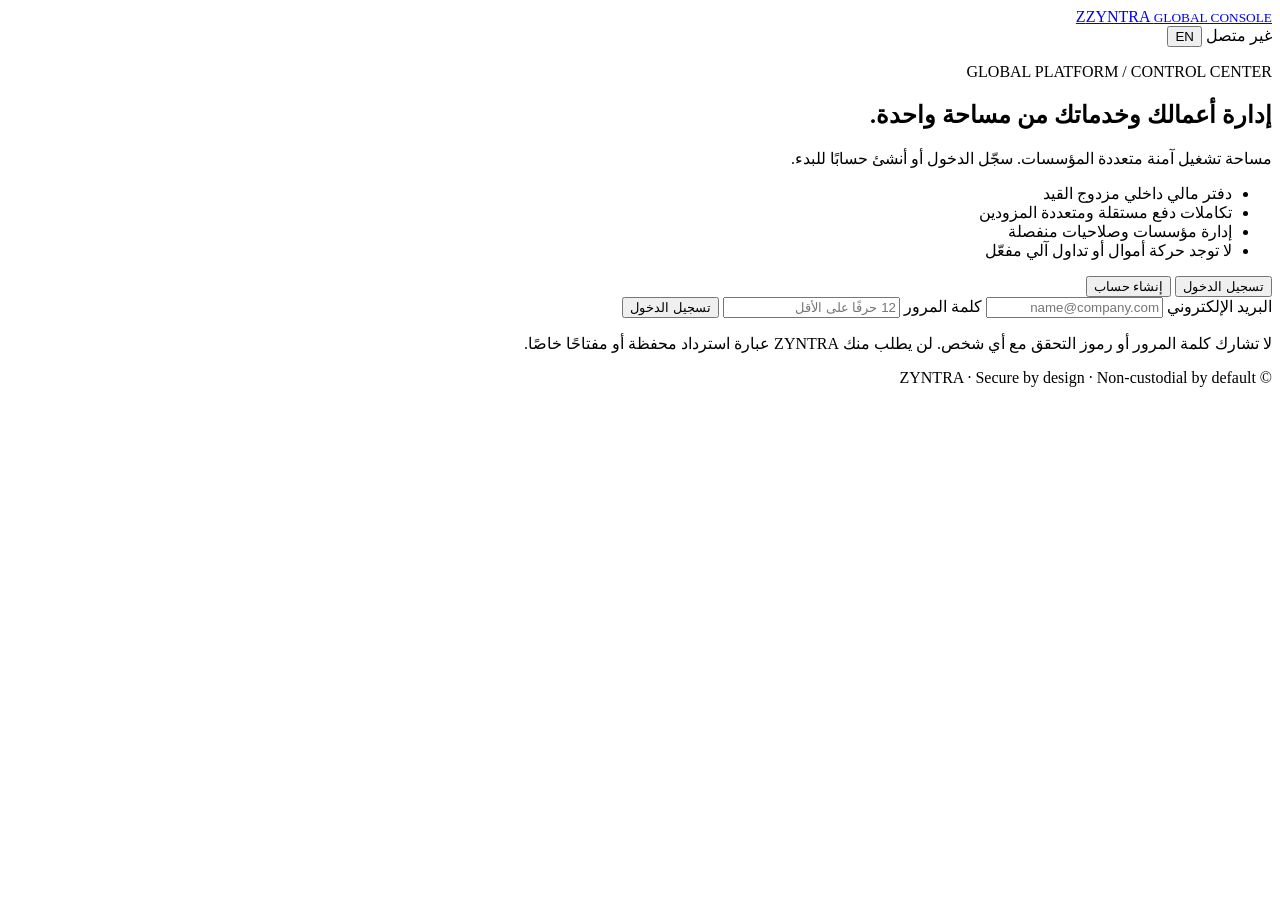
==== console/index.html @ d39c58be "feat: add secure ZYNTRA console shell" ====
<!doctype html>
<html lang="ar" dir="rtl">
<head>
<meta charset="utf-8">
<meta name="viewport" content="width=device-width, initial-scale=1">
<meta name="theme-color" content="#0D3B66">
<title>ZYNTRA Console</title>
<link rel="stylesheet" href="/console/styles.css">
<script src="/console/app.js" defer></script>
</head>
<body>
<header class="topbar">
  <a class="brand" href="/"><span class="brand-mark">Z</span><span>ZYNTRA <small>GLOBAL CONSOLE</small></span></a>
  <div class="top-actions">
    <span id="connection-state" class="status-pill">غير متصل</span>
    <button id="language-toggle" class="button button-quiet" type="button">EN</button>
  </div>
</header>
<main class="shell">
  <section id="auth-panel" class="auth-layout">
    <div class="intro">
      <p class="eyebrow">GLOBAL PLATFORM / CONTROL CENTER</p>
      <h1>إدارة أعمالك وخدماتك من مساحة واحدة.</h1>
      <p class="muted">مساحة تشغيل آمنة متعددة المؤسسات. سجّل الدخول أو أنشئ حسابًا للبدء.</p>
      <ul class="principles">
        <li>دفتر مالي داخلي مزدوج القيد</li>
        <li>تكاملات دفع مستقلة ومتعددة المزودين</li>
        <li>إدارة مؤسسات وصلاحيات منفصلة</li>
        <li>لا توجد حركة أموال أو تداول آلي مفعّل</li>
      </ul>
    </div>
    <div class="panel auth-card">
      <div class="tabs">
        <button class="tab active" data-auth-mode="login" type="button">تسجيل الدخول</button>
        <button class="tab" data-auth-mode="signup" type="button">إنشاء حساب</button>
      </div>
      <form id="auth-form">
        <label for="auth-email">البريد الإلكتروني</label>
        <input id="auth-email" type="email" autocomplete="email" required maxlength="254" placeholder="name@company.com">
        <label for="auth-password">كلمة المرور</label>
        <input id="auth-password" type="password" autocomplete="current-password" required minlength="12" maxlength="128" placeholder="12 حرفًا على الأقل">
        <button id="auth-submit" class="button button-primary" type="submit">تسجيل الدخول</button>
      </form>
      <p id="auth-message" class="message" role="status" aria-live="polite"></p>
      <p class="fineprint">لا تشارك كلمة المرور أو رموز التحقق مع أي شخص. لن يطلب منك ZYNTRA عبارة استرداد محفظة أو مفتاحًا خاصًا.</p>
    </div>
  </section>

  <section id="app-panel" class="app-layout" hidden>
    <aside class="sidebar panel">
      <div class="side-heading">مساحة العمل</div>
      <label for="organization-select">المؤسسة</label>
      <select id="organization-select"></select>
      <button id="new-organization-toggle" class="button button-outline" type="button">+ إضافة مؤسسة</button>
      <div class="side-divider"></div>
      <button class="nav-item active" type="button" data-view="overview">نظرة عامة</button>
      <button class="nav-item" type="button" data-view="payments">المدفوعات</button>
      <button class="nav-item" type="button" data-view="ledger">دفتر الحسابات</button>
      <button class="nav-item" type="button" data-view="assets">الأصول والمزودون</button>
      <button class="nav-item" type="button" data-view="security">الأمن والحوكمة</button>
      <button id="signout-button" class="button button-quiet signout" type="button">تسجيل الخروج</button>
    </aside>

    <section class="workspace">
      <div class="workspace-head">
        <div><p class="eyebrow">WORKSPACE / OVERVIEW</p><h1 id="workspace-title">نظرة عامة</h1><p id="workspace-subtitle" class="muted">ملخص المؤسسة وحالة الخدمات.</p></div>
        <button id="refresh-button" class="button button-outline" type="button">تحديث البيانات</button>
      </div>

      <div id="create-org-panel" class="panel form-panel" hidden>
        <h2>إضافة مؤسسة</h2>
        <p class="muted">تُنشأ المؤسسة بحالة «قيد المراجعة». لن تُفعّل أي خدمة مالية تلقائيًا.</p>
        <form id="organization-form" class="form-grid">
          <div><label for="legal-name">الاسم القانوني</label><input id="legal-name" required minlength="2" maxlength="180"></div>
          <div><label for="display-name">الاسم الظاهر</label><input id="display-name" required minlength="2" maxlength="100"></div>
          <div><label for="organization-slug">معرّف المؤسسة (بالإنجليزية)</label><input id="organization-slug" required pattern="[a-z0-9][a-z0-9-]{2,47}" maxlength="48" placeholder="your-company"></div>
          <div class="form-action"><button class="button button-primary" type="submit">إنشاء المؤسسة</button></div>
        </form>
        <p id="organization-message" class="message" role="status" aria-live="polite"></p>
      </div>

      <div id="pending-panel" class="panel pending-panel" hidden>
        <span class="status-dot"></span><div><h2>المؤسسة قيد المراجعة</h2><p class="muted">تم تسجيل المؤسسة بنجاح. ستظل الوظائف المالية معطّلة حتى اعتمادها وإكمال متطلبات الامتثال ومزودي الخدمة.</p></div>
      </div>

      <div id="overview-panel">
        <div class="metric-grid">
          <article class="metric panel"><span>طلبات الدفع الداخلية</span><strong id="metric-intents">—</strong><small>لا تعني تحصيل أموال</small></article>
          <article class="metric panel"><span>مدفوعات مسجلة كناجحة</span><strong id="metric-succeeded">—</strong><small>تحتاج مطابقة التسوية</small></article>
          <article class="metric panel"><span>قيود دفتر الحسابات</span><strong id="metric-ledger">—</strong><small>سجل محاسبي داخلي</small></article>
          <article class="metric panel"><span>الموافقات المعلّقة</span><strong id="metric-approvals">—</strong><small>لا توجد موافقات آلية</small></article>
        </div>
        <div class="panel section-panel">
          <div class="section-head"><h2>جاهزية المنصة</h2><span class="status-pill status-warning">وضع تأسيسي</span></div>
          <div class="readiness-row"><span>الأصول المفعّلة</span><strong id="metric-assets">0</strong></div>
          <div class="readiness-row"><span>مزودو الخدمة المفعّلون</span><strong id="metric-providers">0</strong></div>
          <div class="readiness-row"><span>حالة المؤسسة</span><strong id="organization-status">—</strong></div>
          <p class="fineprint">لن تظهر خيارات الدفع أو التحويل أو التداول على أنها متاحة قبل اعتماد المسار القانوني والمزود وإكمال اختبارات الأمان والتسوية.</p>
        </div>
      </div>

      <div id="feature-panel" class="panel feature-panel" hidden>
        <p class="eyebrow">CONTROLLED MODULE</p><h2 id="feature-title">الميزة</h2><p id="feature-description" class="muted"></p><span class="status-pill status-warning">غير مفعّلة بعد</span>
      </div>
      <p id="app-message" class="message" role="status" aria-live="polite"></p>
    </section>
  </section>
</main>
<footer>© ZYNTRA · Secure by design · Non-custodial by default</footer>
</body>
</html>
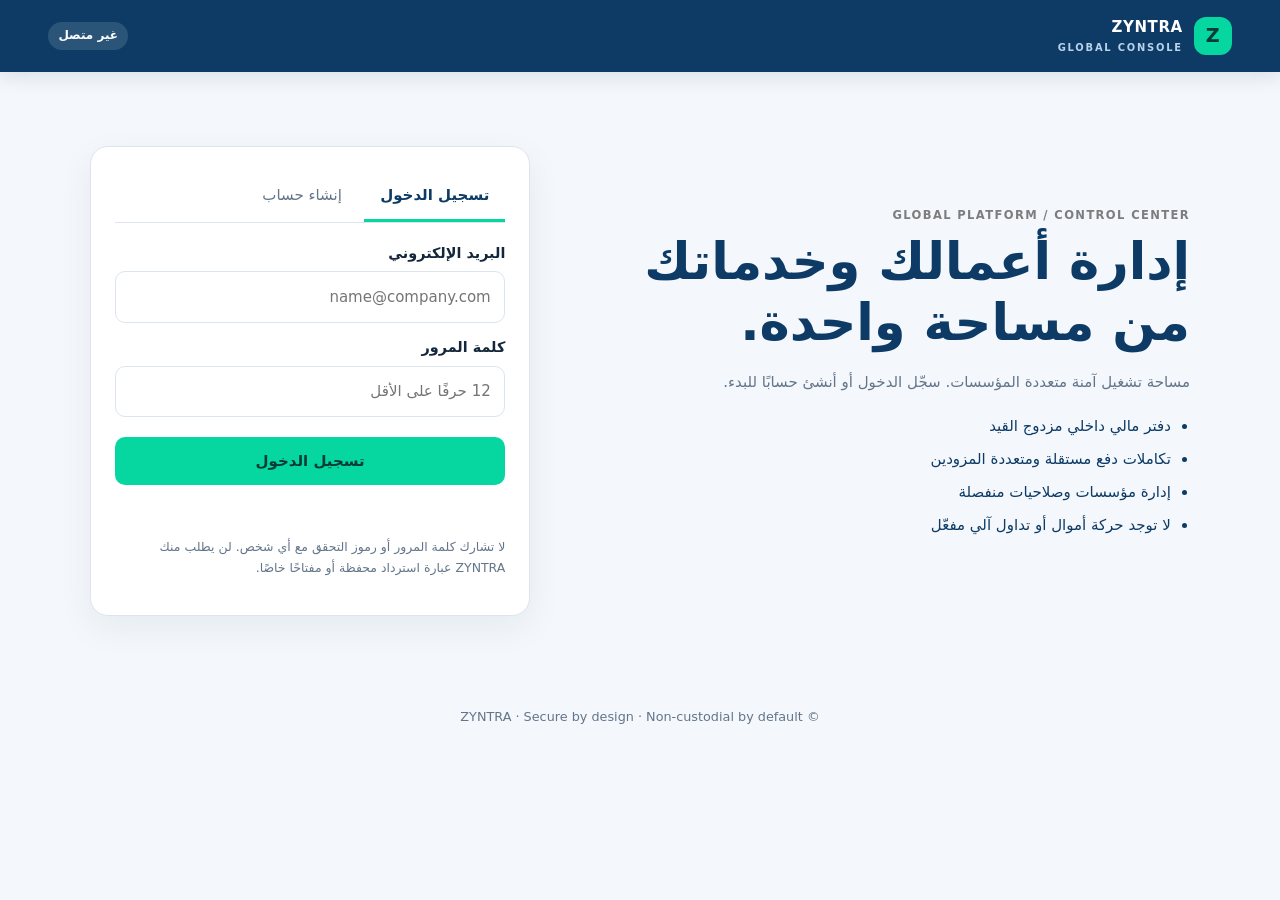
==== commit 7eedecd6: "fix: remove non-translating language toggle" ====
--- a/console/index.html
+++ b/console/index.html
@@ -13,7 +13,6 @@
   <a class="brand" href="/"><span class="brand-mark">Z</span><span>ZYNTRA <small>GLOBAL CONSOLE</small></span></a>
   <div class="top-actions">
     <span id="connection-state" class="status-pill">غير متصل</span>
-    <button id="language-toggle" class="button button-quiet" type="button">EN</button>
   </div>
 </header>
 <main class="shell">
--- a/console/styles.css
+++ b/console/styles.css
@@ -0,0 +1,17 @@
+:root{--primary:#0D3B66;--secondary:#06D6A0;--accent:#7D7D7D;--bg:#f4f7fb;--surface:#fff;--text:#13263a;--muted:#63758a;--line:#dce5ee;--warning:#9a6700;--danger:#b42318;--shadow:0 12px 35px #0d3b6610}
+*{box-sizing:border-box}body{margin:0;background:var(--bg);color:var(--text);font:15px/1.65 system-ui,-apple-system,"Segoe UI",Tahoma,sans-serif;min-height:100vh}
+button,input,select{font:inherit}button{cursor:pointer}.topbar{height:72px;background:var(--primary);color:#fff;display:flex;align-items:center;justify-content:space-between;padding:0 clamp(1rem,4vw,3rem);box-shadow:0 4px 18px #0d3b6620}
+.brand{display:flex;gap:.7rem;align-items:center;color:#fff;text-decoration:none;font-weight:800;letter-spacing:.04em}.brand small{display:block;font-size:.62rem;color:#b9d2e8;letter-spacing:.18em}.brand-mark{display:grid;place-items:center;width:38px;height:38px;border-radius:12px;background:var(--secondary);color:#073b35;font-weight:900;font-size:1.2rem}
+.top-actions{display:flex;align-items:center;gap:.7rem}.shell{max-width:1440px;margin:0 auto;padding:clamp(1rem,3vw,2.5rem)}footer{text-align:center;color:var(--muted);font-size:.8rem;padding:1rem 0 2rem}
+.auth-layout{display:grid;grid-template-columns:1.15fr minmax(320px,.85fr);gap:clamp(1.5rem,5vw,5rem);align-items:center;max-width:1100px;margin:4vh auto}
+.intro h1{font-size:clamp(2rem,4vw,3.4rem);line-height:1.2;max-width:650px;margin:.4rem 0 1rem;color:var(--primary)}.eyebrow{font-size:.72rem;font-weight:800;letter-spacing:.12em;color:var(--accent);margin:0}.muted{color:var(--muted)}.principles{padding-inline-start:1.2rem;color:var(--primary);line-height:2.2}
+.panel{background:var(--surface);border:1px solid var(--line);border-radius:18px;box-shadow:var(--shadow)}.auth-card{padding:1.5rem}.tabs{display:flex;gap:.4rem;border-bottom:1px solid var(--line);margin-bottom:1.2rem}.tab{border:0;background:transparent;padding:.7rem 1rem;color:var(--muted);border-bottom:3px solid transparent}.tab.active{color:var(--primary);border-color:var(--secondary);font-weight:800}
+label{display:block;margin:.85rem 0 .35rem;font-weight:650;font-size:.9rem}input,select{width:100%;padding:.78rem .85rem;border:1px solid var(--line);border-radius:10px;background:#fff;color:var(--text);outline:none}input:focus,select:focus{border-color:var(--secondary);box-shadow:0 0 0 3px #06d6a022}
+.button{border:0;border-radius:10px;padding:.75rem 1rem;font-weight:750;transition:transform .15s,opacity .15s}.button:active{transform:translateY(1px)}.button:disabled{opacity:.55;cursor:wait}.button-primary{background:var(--secondary);color:#073b35}.button-outline{background:#fff;color:var(--primary);border:1px solid var(--line)}.button-quiet{background:transparent;color:inherit;border:1px solid #ffffff44}.auth-card .button{width:100%;margin-top:1.2rem}
+.status-pill{display:inline-flex;align-items:center;gap:.4rem;padding:.25rem .65rem;border-radius:999px;background:#ffffff20;color:inherit;font-size:.75rem;font-weight:750}.status-warning{background:#fff4d6;color:var(--warning)}.message{min-height:1.4rem;color:var(--muted);font-size:.88rem}.message.error{color:var(--danger)}.message.success{color:#087f5b}.fineprint{font-size:.78rem;color:var(--muted);line-height:1.7}
+.app-layout{display:grid;grid-template-columns:260px minmax(0,1fr);gap:1.2rem;align-items:start}.sidebar{padding:1rem;position:sticky;top:1rem}.side-heading{font-weight:850;color:var(--primary);margin:.2rem 0 .6rem}.side-divider{height:1px;background:var(--line);margin:1rem 0}.nav-item{display:block;width:100%;text-align:right;padding:.7rem .8rem;border:0;background:transparent;border-radius:9px;color:var(--muted);margin:.15rem 0}.nav-item.active,.nav-item:hover{background:#e8f4f1;color:var(--primary);font-weight:800}.signout{width:100%;margin-top:1.2rem;color:var(--primary);border-color:var(--line)}
+.workspace{min-width:0}.workspace-head{display:flex;justify-content:space-between;align-items:center;gap:1rem;margin-bottom:1rem}.workspace-head h1{font-size:1.8rem;color:var(--primary);margin:.15rem 0}.metric-grid{display:grid;grid-template-columns:repeat(4,minmax(0,1fr));gap:.8rem}.metric{padding:1.1rem}.metric span,.metric small{display:block;color:var(--muted);font-size:.82rem}.metric strong{display:block;font-size:2rem;color:var(--primary);line-height:1.4;font-variant-numeric:tabular-nums}.section-panel{padding:1.3rem;margin-top:1rem}.section-head{display:flex;justify-content:space-between;align-items:center}.section-head h2{margin:.1rem 0 1rem;font-size:1.1rem}.readiness-row{display:flex;justify-content:space-between;padding:.7rem 0;border-bottom:1px solid var(--line)}.readiness-row strong{color:var(--primary)}
+.form-panel{padding:1.3rem;margin-bottom:1rem}.form-panel h2,.pending-panel h2,.feature-panel h2{margin:.1rem 0}.form-grid{display:grid;grid-template-columns:1fr 1fr;gap:.3rem 1rem}.form-action{display:flex;align-items:end}.form-action .button{width:100%;margin-bottom:.2rem}.pending-panel{display:flex;gap:1rem;align-items:flex-start;padding:1.2rem;margin-bottom:1rem;border-color:#f1d18a;background:#fffaf0}.status-dot{width:12px;height:12px;border-radius:50%;background:#e6a700;margin-top:.45rem;flex:none}.feature-panel{padding:1.5rem;margin-top:1rem}
+[hidden]{display:none!important}
+@media(max-width:900px){.auth-layout{grid-template-columns:1fr;margin:1.5rem auto}.intro{max-width:700px}.app-layout{grid-template-columns:1fr}.sidebar{position:static;display:grid;grid-template-columns:repeat(2,minmax(0,1fr));gap:.4rem}.sidebar>label,.sidebar>select,.side-heading,.side-divider{grid-column:1/-1}.nav-item{text-align:center}.signout{grid-column:1/-1}.metric-grid{grid-template-columns:repeat(2,minmax(0,1fr))}}
+@media(max-width:520px){.workspace-head{align-items:flex-start;flex-direction:column}.workspace-head .button{width:100%}.metric-grid{grid-template-columns:1fr 1fr}.metric strong{font-size:1.55rem}.form-grid{grid-template-columns:1fr}.topbar{height:62px}.shell{padding:.85rem}}
